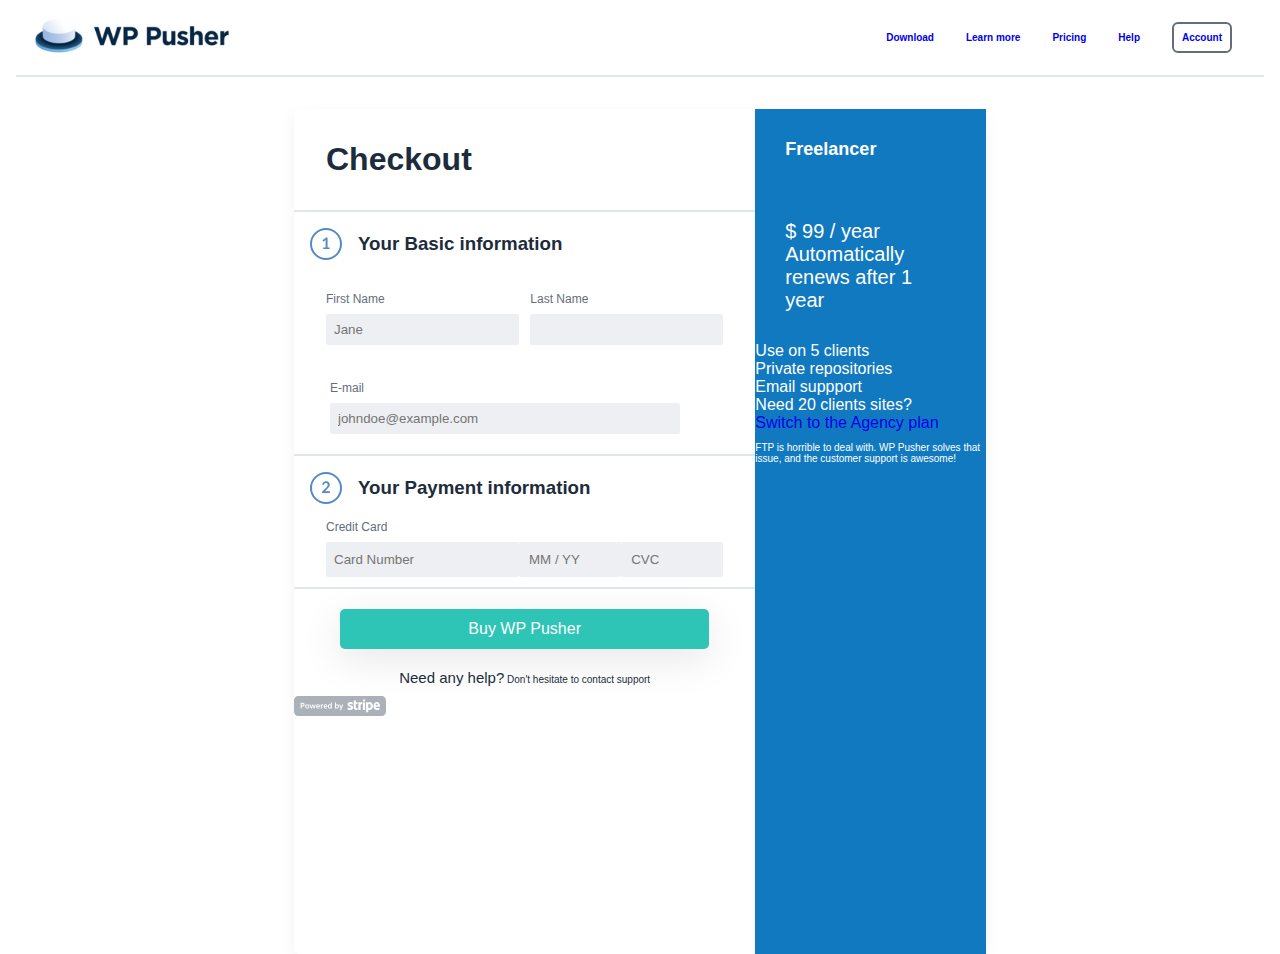
==== chekout.html @ 309eb74b "CSS commit" ====
<!DOCTYPE html>
<html lang="en">
  <head>
    <meta charset="UTF-8" />
    <meta name="viewport" content="width=device-width, initial-scale=1.0" />
    <title>WP Pusher</title>
    <link rel="stylesheet" href="./checkout.css" />
  </head>
  <body>
    <div class="Header">
      <header>
        <div class="Logo">
          <img src="./Wp_logo.svg" alt="Logo" />
        </div>
        <nav>
          <a href="#">Download</a>
          <a href="#">Learn more</a>
          <a href="#">Pricing</a>
          <a href="#">Help</a>
          <a href="#" class="Account">Account</a>
        </nav>

        <img src="./menu-icon.svg" alt="menu-icon" class="Menuicon" />
      </header>

      <main>
        <section class="Checkout">
          <section class="Seperate">
            <div class="Rectangle">
              <h2>Checkout</h2>
            </div>

            <div class="Basicsec">
              <img src="./number_1.svg" alt="1" />
              <h3>Your Basic information</h3>
            </div>

            <div class="Form">
              <div class="Firstname">
                <label for="firstname">First Name</label>
                <input
                  type="text"
                  name="name"
                  id="firstname"
                  placeholder="Jane"
                  required
                />
              </div>

              <div class="Lastname">
                <label for="lastname">Last Name</label>
                <input type="text" name="name" id="lastname" placeholder="" />
              </div>
            </div>

            <div class="Form">
              <div class="Email">
                <label for="Email">E-mail</label>
                <input
                  type="text"
                  name="email"
                  placeholder="johndoe@example.com"
                  required
                />
              </div>
            </div>
          </section>

          <section class="Seperate2">
            <div class="Basicsec2">
              <img src="./number_2.svg" alt="1" />
              <h3>Your Payment information</h3>
            </div>

            <div class="Paymentinfo">
              <label for="credit-card">Credit Card</label>
              <div class="Card">
                <input type="text" id="credit-card" placeholder="Card Number" />
                <input type="text" id="expiry" placeholder="MM / YY" />
                <input type="text" id="cvc" placeholder="CVC" />
              </div>
            </div>
          </section>

          <div class="Bottom">
            <button type="submit" class="Button">Buy WP Pusher</button>
             <p class="Terms">
              <span>Need any help?</span>
               Don't hesitate to contact support
              </p>
              <img src="./powered.svg" alt="powered" />
          </div>

          <div class="Powered">
            
          </div>
        </section>

        <section class="Sidebar">
          <div class="Buttom">
            <div class="Topsection">
              <h2>Freelancer</h2>
              <div class="Amount">
                <span class="small">$</span>
                <span class="big">99</span>
                <span class="medium">/ year</span>
  
                <p>Automatically renews after 1 year</p>
              </div>
  
              <div class="Watermark">
                <p>Use on <span>5</span> clients</p>
                <p>Private repositories</p>
                <p>Email suppport</p>
              </div>
            </div>
  
            <div class="switch">
              <p>Need <span>20</span> clients sites?</p>
              <a href="#"><span>Switch to the Agency plan</span></a>
            </div>
  
            <div class="Bottom">
              <p>
                FTP is horrible to deal with. <span>WP Pusher</span> solves that
                issue, and the customer support is awesome!
              </p>
            </div>
          </div>
        </section>
      </main>
    </div>
  </body>
</html>
---- checkout.css ----
*,
*::before,
*::after {
  margin: 0;
  padding: 0;
  box-sizing: border-box;
}

body {
  background: #ffffff;
  font-family: Arial, Helvetica, sans-serif;
  color: #1d2c3c;
  height: 100vh;
}

a {
  text-decoration: None;
}

.Header {
  max-width: 1360px;
  width: calc(100% - 32px);
  margin: auto;
}

header {
  display: flex;
  justify-content: space-between;
  align-items: center;
  border-bottom: 2px solid #e0e6ea;
  padding: 16px;
}

nav {
  display: flex;
  align-items: center;
}

nav > a {
  margin: 0 16px;
  font-size: 10px;
  font-weight: 600;
}

.Account {
  border: 2px solid #646e7a;
  padding: 8px;
  border-radius: 6px;
}

.Menuicon {
  display: none;
}

main {
  max-width: 692px;
  height: 845px;
  margin: 32px auto;
  display: grid;
  grid-template-columns: 2fr 1fr;
  box-shadow: 0px 5px 15px 0px #0000000d;
  border-radius: 6px;
}

.Checkout {
  background-color: #ffffff;
  border-radius: 6px;
}

.Checkout h2 {
  font-size: 32px;
  padding: 32px;
  border-bottom: 2px solid #e0e6ea;
}

form {
  padding: 32px;
}

.Basicsec {
  display: flex;
  align-items: center;
  padding: 16px;
}

.Basicsec > h3 {
  margin: 0 16px;
}

.Form {
  display: flex;
  justify-content: space-between;
  padding: 16px 32px;
}

label {
  font-weight: 500;
  margin-bottom: 8px;
}

.Firstname,
.Lastname,
.Email,
.Card {
  display: flex;
  flex-direction: column;
  font-size: 12px;
  color: #646e7a;
}

input {
  background: #edeff2;
  padding: 8px;
  border-radius: 2px;
  outline: none;
  border: none;
}

.Email {
  padding: 4px;
  width: 90%;
}

.Seperate {
  border-bottom: 2px solid #e0e6ea;
}

.Basicsec2 {
  display: flex;
  align-items: center;
  padding: 16px;
}
.Basicsec2 > h3 {
  margin: 0 16px;
}

.Paymentinfo {
  display: flex;
  flex-direction: column;
  font-size: 12px;
  color: #646e7a;
  padding: 0 32px;
}

.Card {
  display: flex;
  flex-direction: row;
  padding-bottom: 10px;
}

#expiry,
#cvc {
  padding: 10px;
  width: 100%;
}

.Seperate2 {
  border-bottom: 2px solid #e0e6ea;
}

.Bottom {
  display: grid;
  padding-top: 10px;
  font-size: 10px;
}

.Button {
  width: 80%;
  padding: 11px;
  font-size: 16px;
  font-weight: 300;
  background-color: #2ec4b6;
  color: #ffffff;
  margin: 10px auto;
  border: none;
  outline: none;
  box-shadow: 0px 10px 40px 0px #0000001a;
  border-radius: 5px;
}

.Terms {
  margin: 10px auto;
}

.Terms span {
  font-size: 15px;
  color: #1d2c3c;
  font-weight: 300;
  font-family: "Trebuchet MS", "Lucida Sans Unicode", "Lucida Grande",
    "Lucida Sans", Arial, sans-serif;
}

.Sidebar {
  background-color: #1179bf;
  color: #ffffff;
}

.Buttom {
  max-width: 231px;
  height: 610px;
}

.Topsection {
  border-radius: 6px;
  font-family: Arial, Helvetica, sans-serif;
}

.Topsection h2 {
  font-size: 18px;
  display: flex;
  flex-direction: row;
  padding: 30px;
}

.Amount {
  font-size: 20px;
  padding: 30px;
}
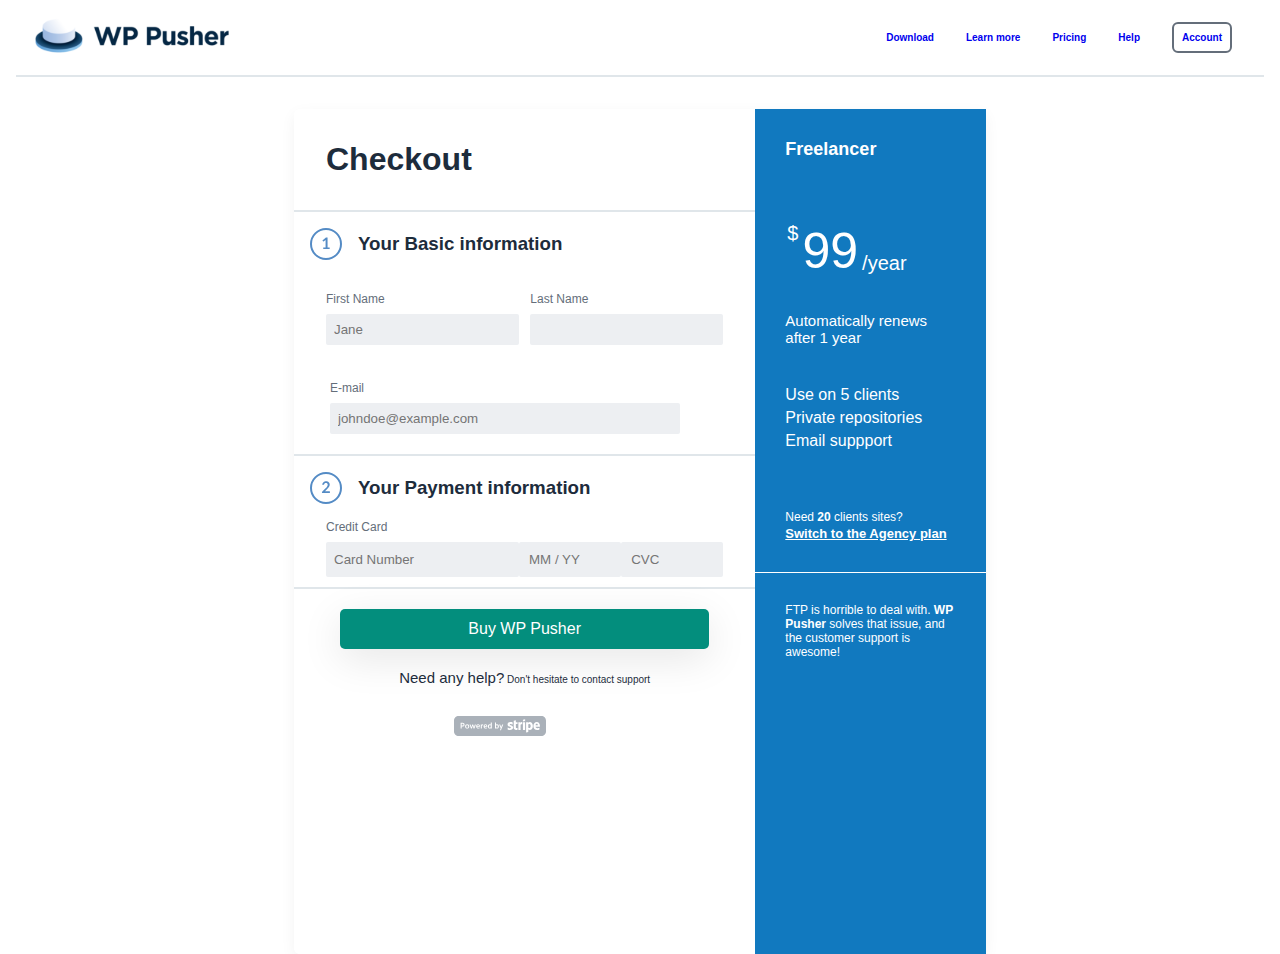
==== commit d2f28bd9: "Another commit" ====
--- a/chekout.html
+++ b/chekout.html
@@ -87,8 +87,8 @@
              <p class="Terms">
               <span>Need any help?</span>
                Don't hesitate to contact support
+               <img src="./powered.svg" alt="powered" />
               </p>
-              <img src="./powered.svg" alt="powered" />
           </div>
 
           <div class="Powered">
@@ -103,10 +103,10 @@
               <div class="Amount">
                 <span class="small">$</span>
                 <span class="big">99</span>
-                <span class="medium">/ year</span>
-  
-                <p>Automatically renews after 1 year</p>
+                <span class="medium">/year</span>
               </div>
+
+              <p class="Renews">Automatically renews after 1 year</p>
   
               <div class="Watermark">
                 <p>Use on <span>5</span> clients</p>
@@ -120,7 +120,7 @@
               <a href="#"><span>Switch to the Agency plan</span></a>
             </div>
   
-            <div class="Bottom">
+            <div class="Bottom2">
               <p>
                 FTP is horrible to deal with. <span>WP Pusher</span> solves that
                 issue, and the customer support is awesome!
--- a/checkout.css
+++ b/checkout.css
@@ -169,7 +169,7 @@
   padding: 11px;
   font-size: 16px;
   font-weight: 300;
-  background-color: #2ec4b6;
+  background-color: #038e7d;
   color: #ffffff;
   margin: 10px auto;
   border: none;
@@ -180,6 +180,13 @@
 
 .Terms {
   margin: 10px auto;
+}
+
+.Terms img {
+  display: flex;
+  align-items: center;
+  padding-left: 55px;
+  padding-top: 30px;
 }
 
 .Terms span {
@@ -193,6 +200,7 @@
 .Sidebar {
   background-color: #1179bf;
   color: #ffffff;
+  font-family: 'Trebuchet MS', 'Lucida Sans Unicode', 'Lucida Grande', 'Lucida Sans', Arial, sans-serif;
 }
 
 .Buttom {
@@ -213,6 +221,70 @@
 }
 
 .Amount {
+  display: flex;
+  flex-direction: row;
   font-size: 20px;
-  padding: 30px;
-}
+  font-family: "Gill Sans", "Gill Sans MT", Calibri, "Trebuchet MS", sans-serif;
+  padding: 30px;
+}
+
+.big {
+  font-size: 50px;
+}
+
+.Amount Span {
+  padding: 2px;
+}
+
+.Amount .medium {
+  margin-top: 30px;
+}
+
+.Renews {
+  padding: 0px 30px 5px;
+  font-size: 15px;
+}
+
+.Watermark {
+  margin: 30px;
+  font-family: 'Lucida Sans', 'Lucida Sans Regular', 'Lucida Grande', 'Lucida Sans Unicode', Geneva, Verdana, sans-serif;
+}
+
+.Watermark p {
+  padding-top: 5px;
+}
+
+.Watermark span {
+  color: #ffffff;
+  font-weight: 500;
+}
+
+.switch {
+  padding: 30px;
+  border-bottom: 1px solid #ffff;
+  border-bottom-style: groove;
+}
+
+.switch p {
+  font-size: 12px;
+}
+
+.switch span {
+  font-weight: 900;
+}
+
+.switch a {
+  color: #ffffff;
+  font-size: 13px;
+  text-decoration: underline;
+}
+
+.Bottom2 {
+  padding: 30px;
+  font-size: 12px;
+  font-family: 'Lucida Sans', 'Lucida Sans Regular', 'Lucida Grande', 'Lucida Sans Unicode', Geneva, Verdana, sans-serif;
+}
+
+.Bottom2 span {
+  font-weight: 900;
+}